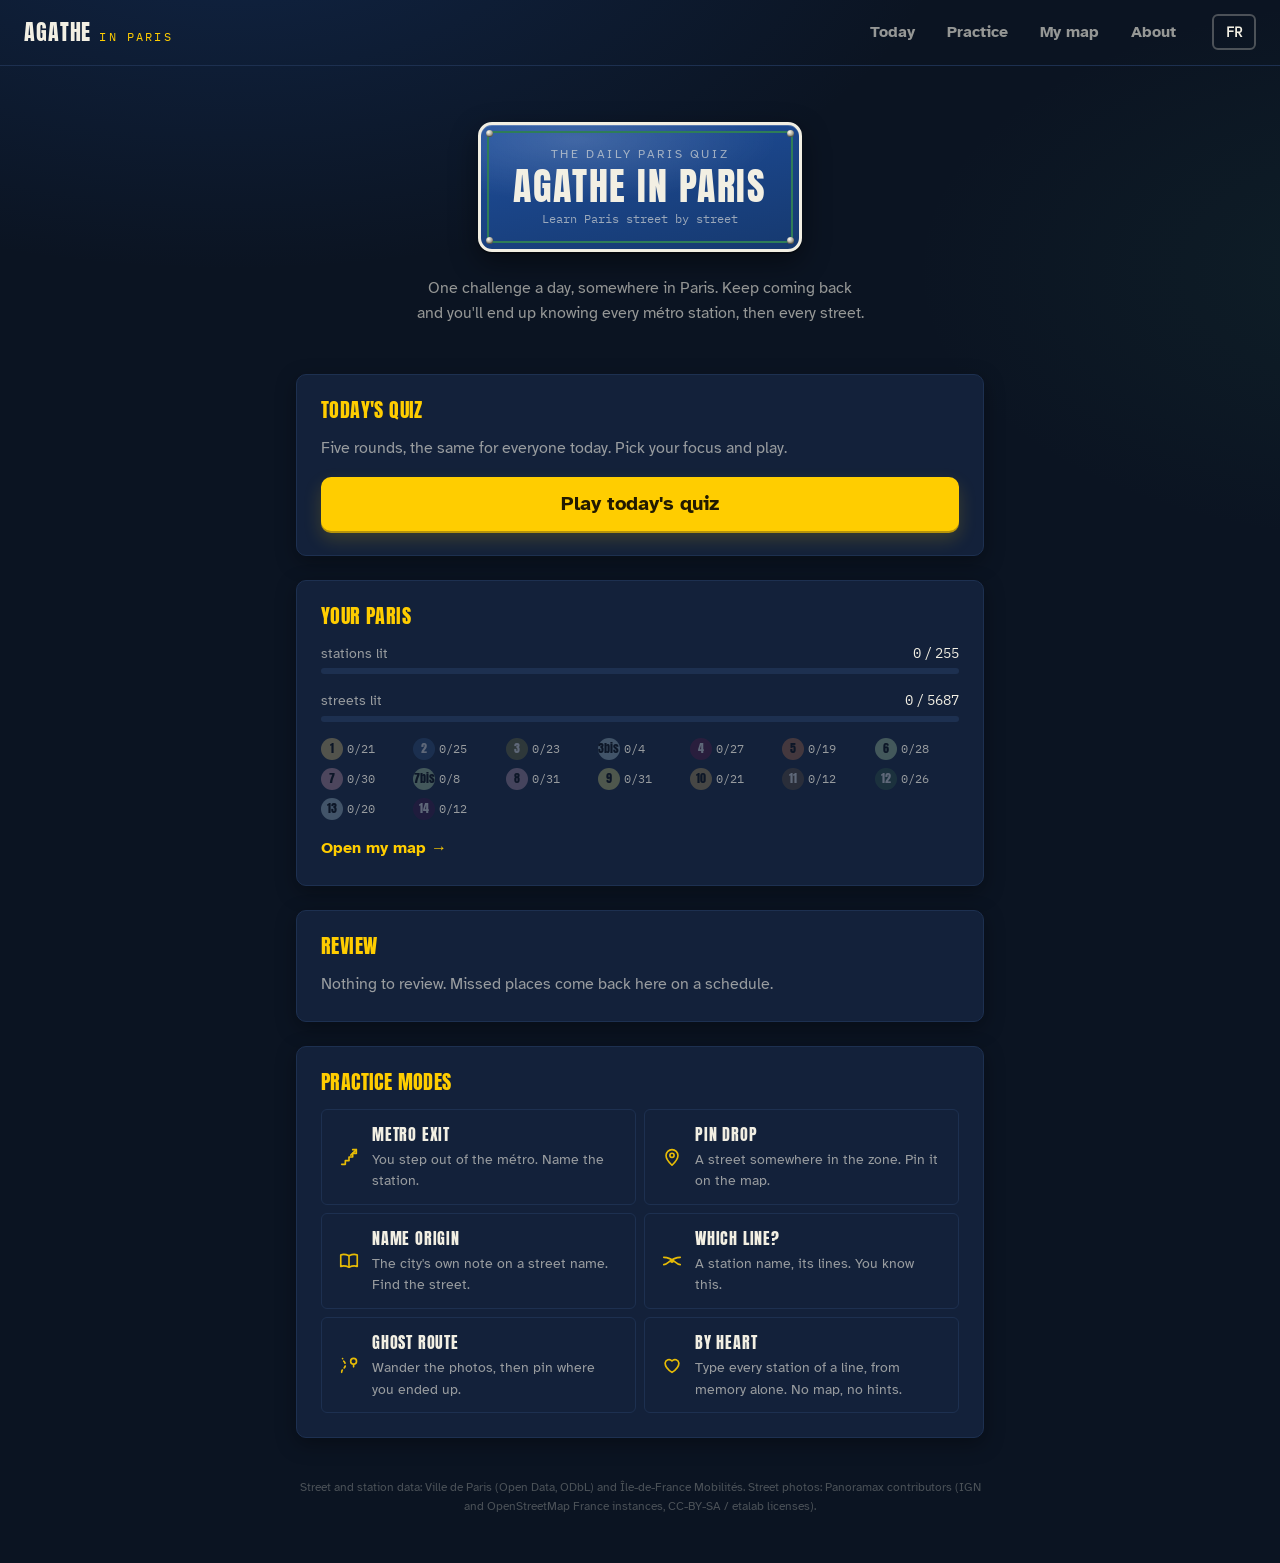
==== index.html @ 749fbaed "deploy: felixbillieres/AgatheInParis@30f20b7743f8ed81dc264f52b436d5e1d881486b" ====
<!doctype html>
<html lang="fr">
  <head>
    <meta charset="UTF-8" />
    <meta name="viewport" content="width=device-width, initial-scale=1.0, viewport-fit=cover" />
    <meta name="theme-color" content="#0B1422" />
    <meta
      name="description"
      content="Agathe in Paris — apprends toutes les stations de métro puis toutes les rues de Paris, un quiz par jour."
    />
    <meta property="og:title" content="Agathe in Paris" />
    <meta
      property="og:description"
      content="Le jeu qui t'apprend Paris : chaque station de métro, puis chaque rue. Un quiz par jour, une carte qui s'allume."
    />
    <meta property="og:type" content="website" />
    <meta property="og:locale" content="fr_FR" />
    <link
      rel="icon"
      href="data:image/svg+xml,%3Csvg xmlns='http://www.w3.org/2000/svg' viewBox='0 0 64 64'%3E%3Crect x='1' y='1' width='62' height='62' rx='14' fill='%23f2efe3'/%3E%3Crect x='6' y='6' width='52' height='52' rx='10' fill='%231e4e9c' stroke='%232e7d58' stroke-width='3'/%3E%3Ctext x='32' y='45' font-family='Arial Narrow,Arial,sans-serif' font-size='36' font-weight='bold' fill='%23f2efe3' text-anchor='middle'%3EA%3C/text%3E%3C/svg%3E"
    />
    <!-- Warm up the connections the first round will need (photo API, photo
         storage, reveal-map tiles): saves a DNS+TLS round-trip each. -->
    <link rel="preconnect" href="https://api.panoramax.xyz" crossorigin />
    <link
      rel="preconnect"
      href="https://panoramax-storage-public-fast.s3.gra.perf.cloud.ovh.net"
      crossorigin
    />
    <link rel="preconnect" href="https://tiles.openfreemap.org" crossorigin />
    <title>Agathe in Paris — le jeu qui t'apprend Paris</title>
    <script type="module" crossorigin src="/assets/index-DuH1cPbP.js"></script>
    <link rel="modulepreload" crossorigin href="/assets/chunk-QTnfLwEv.js">
    <link rel="modulepreload" crossorigin href="/assets/jsx-runtime-CEmmQhOE.js">
    <link rel="modulepreload" crossorigin href="/assets/chunk-6CSD65Y2-CYfPmagI.js">
    <link rel="modulepreload" crossorigin href="/assets/Skeleton-C8O7kYH4.js">
    <link rel="modulepreload" crossorigin href="/assets/progress-DzwB5tXB.js">
    <link rel="modulepreload" crossorigin href="/assets/Button-Dx18l6C9.js">
    <link rel="modulepreload" crossorigin href="/assets/LineBadge-aXQdoDHR.js">
    <link rel="modulepreload" crossorigin href="/assets/Plaque-D2P6No3-.js">
    <link rel="modulepreload" crossorigin href="/assets/Tally-BXyzpnL3.js">
    <link rel="modulepreload" crossorigin href="/assets/icons-BHCNA4u1.js">
    <link rel="stylesheet" crossorigin href="/assets/Skeleton-DXT7uWDL.css">
    <link rel="stylesheet" crossorigin href="/assets/Button-D4111xSz.css">
    <link rel="stylesheet" crossorigin href="/assets/LineBadge-BV8C5J-a.css">
    <link rel="stylesheet" crossorigin href="/assets/Plaque-VTGTae04.css">
    <link rel="stylesheet" crossorigin href="/assets/Tally-B10UZqtW.css">
    <link rel="stylesheet" crossorigin href="/assets/index-qFKmmP4F.css">
  </head>
  <body>
    <div id="root"></div>
  </body>
</html>
---- assets/Skeleton-DXT7uWDL.css ----
._skeleton_zhtrn_1{background:linear-gradient(100deg, var(--night-raised) 40%, var(--night-line) 50%, var(--night-raised) 60%);background-size:200% 100%;display:block}@media (prefers-reduced-motion:no-preference){._skeleton_zhtrn_1{animation:1.4s ease-in-out infinite _skeleton-pulse_zhtrn_1}}
---- assets/Button-D4111xSz.css ----
._button_u421r_1{justify-content:center;align-items:center;gap:var(--sp-2);min-height:var(--touch-target);padding:0 var(--sp-5);border-radius:var(--radius-md);font-family:var(--font-body);font-weight:700;font-size:var(--text-md);transition:transform var(--dur-fast) ease, background-color var(--dur-fast) ease, box-shadow var(--dur-fast) ease;touch-action:manipulation;-webkit-user-select:none;user-select:none;display:inline-flex}._button_u421r_1:active{transform:translateY(1px)}._button_u421r_1:disabled{opacity:.45;cursor:not-allowed}._primary_u421r_29{background:var(--gold);color:var(--gold-ink);box-shadow:0 2px #b8940a,0 8px 18px #ffcd002e}._primary_u421r_29:hover:not(:disabled){background:#ffd838}._ghost_u421r_41{color:var(--faience);border:2px solid var(--faience-faint);background:0 0}._ghost_u421r_41:hover:not(:disabled){border-color:var(--faience)}._danger_u421r_51{color:var(--vermeil);background:0 0;border:2px solid}._lg_u421r_57{min-height:54px;font-size:var(--text-lg);padding:0 var(--sp-6);width:100%}
---- assets/LineBadge-BV8C5J-a.css ----
._badge_smmwo_1{font-family:var(--font-display);letter-spacing:0;border-radius:50%;flex-shrink:0;justify-content:center;align-items:center;line-height:1;display:inline-flex}._sm_smmwo_12{width:22px;height:22px;font-size:.72rem}._md_smmwo_18{width:30px;height:30px;font-size:.95rem}._lg_smmwo_24{width:var(--touch-target);height:var(--touch-target);font-size:1.3rem}._dimmed_smmwo_30{opacity:.32;filter:saturate(.4)}
---- assets/Plaque-VTGTae04.css ----
._plaque_okcg0_1{background:radial-gradient(140% 110% at 30% 12%, #ffffff29, transparent 45%), linear-gradient(168deg, var(--cobalt) 0%, var(--cobalt-deep) 100%);border:3px solid var(--faience);border-radius:var(--radius-plaque);box-shadow:var(--shadow-plaque);text-align:center;min-width:220px;padding:6px;display:inline-block;position:relative}._inner_okcg0_15{border:2px solid var(--lisere);border-radius:calc(var(--radius-plaque) - 7px);padding:var(--sp-3) var(--sp-5);flex-direction:column;gap:2px;display:flex}._overline_okcg0_24{font-family:var(--font-body);font-size:var(--text-xs);letter-spacing:.22em;text-transform:uppercase;color:var(--faience-dim)}._title_okcg0_32{font-family:var(--font-display);font-size:var(--text-lg);letter-spacing:.04em;text-transform:uppercase;color:var(--faience);text-wrap:balance;line-height:1.12}._lg_okcg0_42 ._title_okcg0_32{font-size:var(--text-xl)}._subtitle_okcg0_46{font-family:var(--font-data);font-size:var(--text-xs);color:var(--faience-dim)}._screw_okcg0_52{background:radial-gradient(circle at 35% 30%,#fdfbf2,#8e8a78 70%);border-radius:50%;width:7px;height:7px;position:absolute;box-shadow:inset 0 -1px 1px #00000073}._screw_okcg0_52[data-pos=tl]{top:5px;left:5px}._screw_okcg0_52[data-pos=tr]{top:5px;right:5px}._screw_okcg0_52[data-pos=bl]{bottom:5px;left:5px}._screw_okcg0_52[data-pos=br]{bottom:5px;right:5px}@media (prefers-reduced-motion:no-preference){._stamped_okcg0_79{animation:_stamp-in_okcg0_1 var(--dur-med) var(--ease-stamp)}}
---- assets/Tally-B10UZqtW.css ----
._tally_1yl3r_1{gap:var(--sp-1);flex-direction:column;display:flex}._row_1yl3r_7{justify-content:space-between;align-items:baseline;gap:var(--sp-3);display:flex}._label_1yl3r_14{font-size:var(--text-sm);color:var(--faience-dim)}._count_1yl3r_19{font-size:var(--text-sm);color:var(--faience)}._bar_1yl3r_24{background:var(--night-line);border-radius:3px;height:6px;overflow:hidden}._fill_1yl3r_31{height:100%;transition:width var(--dur-slow) ease;border-radius:3px}
---- assets/index-qFKmmP4F.css ----
@font-face{font-family:Anton;font-style:normal;font-display:swap;font-weight:400;src:url(/assets/anton-vietnamese-400-normal-CkBxLiRJ.woff2)format("woff2"),url(/assets/anton-vietnamese-400-normal-2FfR1wHA.woff)format("woff");unicode-range:U+102-103,U+110-111,U+128-129,U+168-169,U+1A0-1A1,U+1AF-1B0,U+300-301,U+303-304,U+308-309,U+323,U+329,U+1EA0-1EF9,U+20AB}@font-face{font-family:Anton;font-style:normal;font-display:swap;font-weight:400;src:url(/assets/anton-latin-ext-400-normal-SyiqE2Jt.woff2)format("woff2"),url(/assets/anton-latin-ext-400-normal-BMODBQc6.woff)format("woff");unicode-range:U+100-2BA,U+2BD-2C5,U+2C7-2CC,U+2CE-2D7,U+2DD-2FF,U+304,U+308,U+329,U+1D00-1DBF,U+1E00-1E9F,U+1EF2-1EFF,U+2020,U+20A0-20AB,U+20AD-20C0,U+2113,U+2C60-2C7F,U+A720-A7FF}@font-face{font-family:Anton;font-style:normal;font-display:swap;font-weight:400;src:url(/assets/anton-latin-400-normal-Byf51wtH.woff2)format("woff2"),url(/assets/anton-latin-400-normal-AUNGEG_V.woff)format("woff");unicode-range:U+??,U+131,U+152-153,U+2BB-2BC,U+2C6,U+2DA,U+2DC,U+304,U+308,U+329,U+2000-206F,U+20AC,U+2122,U+2191,U+2193,U+2212,U+2215,U+FEFF,U+FFFD}@font-face{font-family:Atkinson Hyperlegible;font-style:normal;font-display:swap;font-weight:400;src:url(/assets/atkinson-hyperlegible-latin-ext-400-normal-DRk46D-x.woff2)format("woff2"),url(/assets/atkinson-hyperlegible-latin-ext-400-normal-Bbz-b3yf.woff)format("woff");unicode-range:U+100-2BA,U+2BD-2C5,U+2C7-2CC,U+2CE-2D7,U+2DD-2FF,U+304,U+308,U+329,U+1D00-1DBF,U+1E00-1E9F,U+1EF2-1EFF,U+2020,U+20A0-20AB,U+20AD-20C0,U+2113,U+2C60-2C7F,U+A720-A7FF}@font-face{font-family:Atkinson Hyperlegible;font-style:normal;font-display:swap;font-weight:400;src:url(/assets/atkinson-hyperlegible-latin-400-normal-BrHNak5F.woff2)format("woff2"),url(/assets/atkinson-hyperlegible-latin-400-normal-BbWidj28.woff)format("woff");unicode-range:U+??,U+131,U+152-153,U+2BB-2BC,U+2C6,U+2DA,U+2DC,U+304,U+308,U+329,U+2000-206F,U+20AC,U+2122,U+2191,U+2193,U+2212,U+2215,U+FEFF,U+FFFD}@font-face{font-family:Atkinson Hyperlegible;font-style:normal;font-display:swap;font-weight:700;src:url(/assets/atkinson-hyperlegible-latin-ext-700-normal-BoVPHkS0.woff2)format("woff2"),url(/assets/atkinson-hyperlegible-latin-ext-700-normal-CKkU2Dpt.woff)format("woff");unicode-range:U+100-2BA,U+2BD-2C5,U+2C7-2CC,U+2CE-2D7,U+2DD-2FF,U+304,U+308,U+329,U+1D00-1DBF,U+1E00-1E9F,U+1EF2-1EFF,U+2020,U+20A0-20AB,U+20AD-20C0,U+2113,U+2C60-2C7F,U+A720-A7FF}@font-face{font-family:Atkinson Hyperlegible;font-style:normal;font-display:swap;font-weight:700;src:url(/assets/atkinson-hyperlegible-latin-700-normal-GZI4o3u0.woff2)format("woff2"),url(/assets/atkinson-hyperlegible-latin-700-normal-BK6Glc0m.woff)format("woff");unicode-range:U+??,U+131,U+152-153,U+2BB-2BC,U+2C6,U+2DA,U+2DC,U+304,U+308,U+329,U+2000-206F,U+20AC,U+2122,U+2191,U+2193,U+2212,U+2215,U+FEFF,U+FFFD}@font-face{font-family:IBM Plex Mono;font-style:normal;font-display:swap;font-weight:400;src:url(/assets/ibm-plex-mono-cyrillic-ext-400-normal-xuaO2J-f.woff2)format("woff2"),url(/assets/ibm-plex-mono-cyrillic-ext-400-normal-DMdlQ8Kv.woff)format("woff");unicode-range:U+460-52F,U+1C80-1C8A,U+20B4,U+2DE0-2DFF,U+A640-A69F,U+FE2E-FE2F}@font-face{font-family:IBM Plex Mono;font-style:normal;font-display:swap;font-weight:400;src:url(/assets/ibm-plex-mono-cyrillic-400-normal-BSMlKf0J.woff2)format("woff2"),url(/assets/ibm-plex-mono-cyrillic-400-normal-CEL4l2ZJ.woff)format("woff");unicode-range:U+301,U+400-45F,U+490-491,U+4B0-4B1,U+2116}@font-face{font-family:IBM Plex Mono;font-style:normal;font-display:swap;font-weight:400;src:url(/assets/ibm-plex-mono-vietnamese-400-normal-BulugwFq.woff2)format("woff2"),url(/assets/ibm-plex-mono-vietnamese-400-normal-DDuiU_S-.woff)format("woff");unicode-range:U+102-103,U+110-111,U+128-129,U+168-169,U+1A0-1A1,U+1AF-1B0,U+300-301,U+303-304,U+308-309,U+323,U+329,U+1EA0-1EF9,U+20AB}@font-face{font-family:IBM Plex Mono;font-style:normal;font-display:swap;font-weight:400;src:url(/assets/ibm-plex-mono-latin-ext-400-normal-BmRBH3aV.woff2)format("woff2"),url(/assets/ibm-plex-mono-latin-ext-400-normal-D3D2R8hC.woff)format("woff");unicode-range:U+100-2BA,U+2BD-2C5,U+2C7-2CC,U+2CE-2D7,U+2DD-2FF,U+304,U+308,U+329,U+1D00-1DBF,U+1E00-1E9F,U+1EF2-1EFF,U+2020,U+20A0-20AB,U+20AD-20C0,U+2113,U+2C60-2C7F,U+A720-A7FF}@font-face{font-family:IBM Plex Mono;font-style:normal;font-display:swap;font-weight:400;src:url(/assets/ibm-plex-mono-latin-400-normal-DMJ8VG8y.woff2)format("woff2"),url(/assets/ibm-plex-mono-latin-400-normal-CvHOgSBP.woff)format("woff");unicode-range:U+??,U+131,U+152-153,U+2BB-2BC,U+2C6,U+2DA,U+2DC,U+304,U+308,U+329,U+2000-206F,U+20AC,U+2122,U+2191,U+2193,U+2212,U+2215,U+FEFF,U+FFFD}:root{--night:#0b1422;--night-raised:#13213a;--night-line:#1d3050;--night-overlay:#060b14d1;--cobalt:#1e4e9c;--cobalt-deep:#16396f;--faience:#f2efe3;--faience-dim:#f2efe399;--faience-faint:#f2efe347;--lisere:#2e7d58;--gold:#ffcd00;--gold-ink:#221a00;--vermeil:#e4583b;--ok:#4cc38a;--font-display:"Anton", "Arial Narrow", sans-serif;--font-body:"Atkinson Hyperlegible", "Helvetica Neue", sans-serif;--font-data:"IBM Plex Mono", "Courier New", monospace;--text-xs:.75rem;--text-sm:.875rem;--text-md:1rem;--text-lg:1.25rem;--text-xl:clamp(1.6rem, 4.5vw, 2.4rem);--text-hero:clamp(2.6rem, 9vw, 4.6rem);--sp-1:4px;--sp-2:8px;--sp-3:12px;--sp-4:16px;--sp-5:24px;--sp-6:32px;--sp-7:48px;--radius-sm:6px;--radius-md:10px;--radius-plaque:14px;--shadow-plaque:0 2px 0 #00000059, 0 10px 28px #00000073, inset 0 1px 0 #ffffff38;--shadow-raised:0 6px 20px #00000059;--ease-stamp:cubic-bezier(.2, 1.4, .3, 1);--dur-fast:.14s;--dur-med:.28s;--dur-slow:.52s;--touch-target:44px;--panel-w:408px}*,:before,:after{box-sizing:border-box}html{-webkit-text-size-adjust:100%}body{background:var(--night);color:var(--faience);font-family:var(--font-body);font-size:var(--text-md);background-image:radial-gradient(1200px 600px at 18% -10%,#1e4e9c47,#0000 60%),radial-gradient(900px 500px at 110% 30%,#2e7d581a,#0000 55%);background-attachment:fixed;min-height:100dvh;margin:0;line-height:1.55}h1,h2,h3{font-family:var(--font-display);letter-spacing:.02em;text-transform:uppercase;margin:0;font-weight:400;line-height:1.08}p{margin:0}a{color:inherit}button{font:inherit;color:inherit;cursor:pointer;background:0 0;border:none;padding:0}:focus-visible{outline:3px solid var(--gold);outline-offset:2px;border-radius:4px}::selection{background:var(--gold);color:var(--gold-ink)}.mono{font-family:var(--font-data);font-variant-numeric:tabular-nums}.visually-hidden{clip:rect(0 0 0 0);white-space:nowrap;width:1px;height:1px;position:absolute;overflow:hidden}@media (prefers-reduced-motion:no-preference){.light-up>*{animation:light-up var(--dur-slow) var(--ease-stamp) backwards}.light-up>:nth-child(2){animation-delay:70ms}.light-up>:nth-child(3){animation-delay:.14s}.light-up>:nth-child(4){animation-delay:.21s}.light-up>:nth-child(5){animation-delay:.28s}.light-up>:nth-child(n+6){animation-delay:.35s}}@keyframes light-up{0%{opacity:0;transform:translateY(10px)}to{opacity:1;transform:none}}@keyframes stamp-in{0%{opacity:0;transform:scale(1.12)}to{opacity:1;transform:scale(1)}}@keyframes skeleton-pulse{0%,to{opacity:.5}50%{opacity:.9}}._shell_12igz_1{flex-direction:column;min-height:100dvh;display:flex}._header_12igz_7{align-items:center;gap:var(--sp-5);padding:var(--sp-3) var(--sp-5);border-bottom:1px solid var(--night-line);display:flex}._brand_12igz_15{align-items:baseline;gap:var(--sp-2);text-decoration:none;display:flex}._brandMark_12igz_22{font-family:var(--font-display);text-transform:uppercase;letter-spacing:.04em;color:var(--faience);font-size:1.4rem}._brandSub_12igz_30{font-family:var(--font-data);font-size:var(--text-xs);color:var(--gold);text-transform:uppercase;letter-spacing:.18em}._nav_12igz_38{gap:var(--sp-2);margin-left:auto;display:none}._navLink_12igz_44{color:var(--faience-dim);padding:var(--sp-2) var(--sp-3);border-radius:var(--radius-sm);font-weight:700;text-decoration:none}._navLink_12igz_44:hover{color:var(--faience)}._active_12igz_56{color:var(--gold)}._lang_12igz_60{min-width:var(--touch-target);border:2px solid var(--faience-faint);border-radius:var(--radius-sm);min-height:36px;font-family:var(--font-data);font-weight:700;font-size:var(--text-sm);margin-left:auto}._lang_12igz_60:hover{border-color:var(--faience)}._main_12igz_75{padding-bottom:calc(64px + env(safe-area-inset-bottom));flex:1}._tabbar_12igz_80{z-index:30;background:var(--night-raised);border-top:1px solid var(--night-line);padding-bottom:env(safe-area-inset-bottom);display:flex;position:fixed;bottom:0;left:0;right:0}._tab_12igz_80{min-height:56px;color:var(--faience-dim);font-size:var(--text-xs);text-transform:uppercase;letter-spacing:.06em;flex:1;justify-content:center;align-items:center;font-weight:700;text-decoration:none;display:flex}._tabActive_12igz_106{color:var(--gold);box-shadow:inset 0 3px 0 var(--gold)}@media (min-width:880px){._nav_12igz_38{display:flex}._lang_12igz_60{margin-left:0}._tabbar_12igz_80{display:none}._main_12igz_75{padding-bottom:0}}._page_14l3j_1{max-width:720px;padding:var(--sp-6) var(--sp-4) var(--sp-7);gap:var(--sp-5);flex-direction:column;margin:0 auto;display:flex}._hero_14l3j_10{text-align:center;align-items:center;gap:var(--sp-5);padding:var(--sp-5) 0;flex-direction:column;display:flex}._greeting_14l3j_19{max-width:52ch;color:var(--faience-dim);text-wrap:balance}._card_14l3j_25{background:var(--night-raised);border:1px solid var(--night-line);border-radius:var(--radius-md);padding:var(--sp-5);gap:var(--sp-4);box-shadow:var(--shadow-raised);flex-direction:column;display:flex}._cardHead_14l3j_36{justify-content:space-between;align-items:baseline;gap:var(--sp-3);flex-wrap:wrap;display:flex}._cardHead_14l3j_36 h2,._card_14l3j_25 h2{font-size:var(--text-lg);color:var(--gold)}._streak_14l3j_50{color:var(--faience);font-size:var(--text-sm)}._desc_14l3j_55{color:var(--faience-dim)}._done_14l3j_59{color:var(--ok)}._cta_14l3j_63{text-decoration:none}._errorText_14l3j_67{color:var(--vermeil)}._retry_14l3j_71{color:var(--faience);min-height:var(--touch-target);text-decoration:underline}._lineGrid_14l3j_77{gap:var(--sp-2);grid-template-columns:repeat(auto-fill,minmax(74px,1fr));display:grid}._lineCell_14l3j_83{align-items:center;gap:var(--sp-1);font-size:var(--text-xs);color:var(--faience-dim);display:flex}._mapLink_14l3j_91{color:var(--gold);font-weight:700;text-decoration:none}._modeList_14l3j_97{gap:var(--sp-2);display:grid}._modeItem_14l3j_102{align-items:center;gap:var(--sp-3);padding:var(--sp-3) var(--sp-4);border:1px solid var(--night-line);border-radius:var(--radius-sm);transition:border-color var(--dur-fast) ease, transform var(--dur-fast) ease;min-height:var(--touch-target);text-decoration:none;display:flex}._modeItem_14l3j_102:hover{border-color:var(--gold);transform:translateY(-1px)}._modeIcon_14l3j_121{color:var(--gold);opacity:.9;flex-shrink:0}._modeText_14l3j_127{flex-direction:column;gap:2px;min-width:0;display:flex}._modeItem_14l3j_102 strong{font-family:var(--font-display);letter-spacing:.05em;text-transform:uppercase;font-weight:400}._modeText_14l3j_127>span{color:var(--faience-dim);font-size:var(--text-sm)}._footer_14l3j_146{font-size:var(--text-xs);color:var(--faience-faint);text-align:center;padding-top:var(--sp-4)}@media (min-width:880px){._modeList_14l3j_97{grid-template-columns:1fr 1fr}}
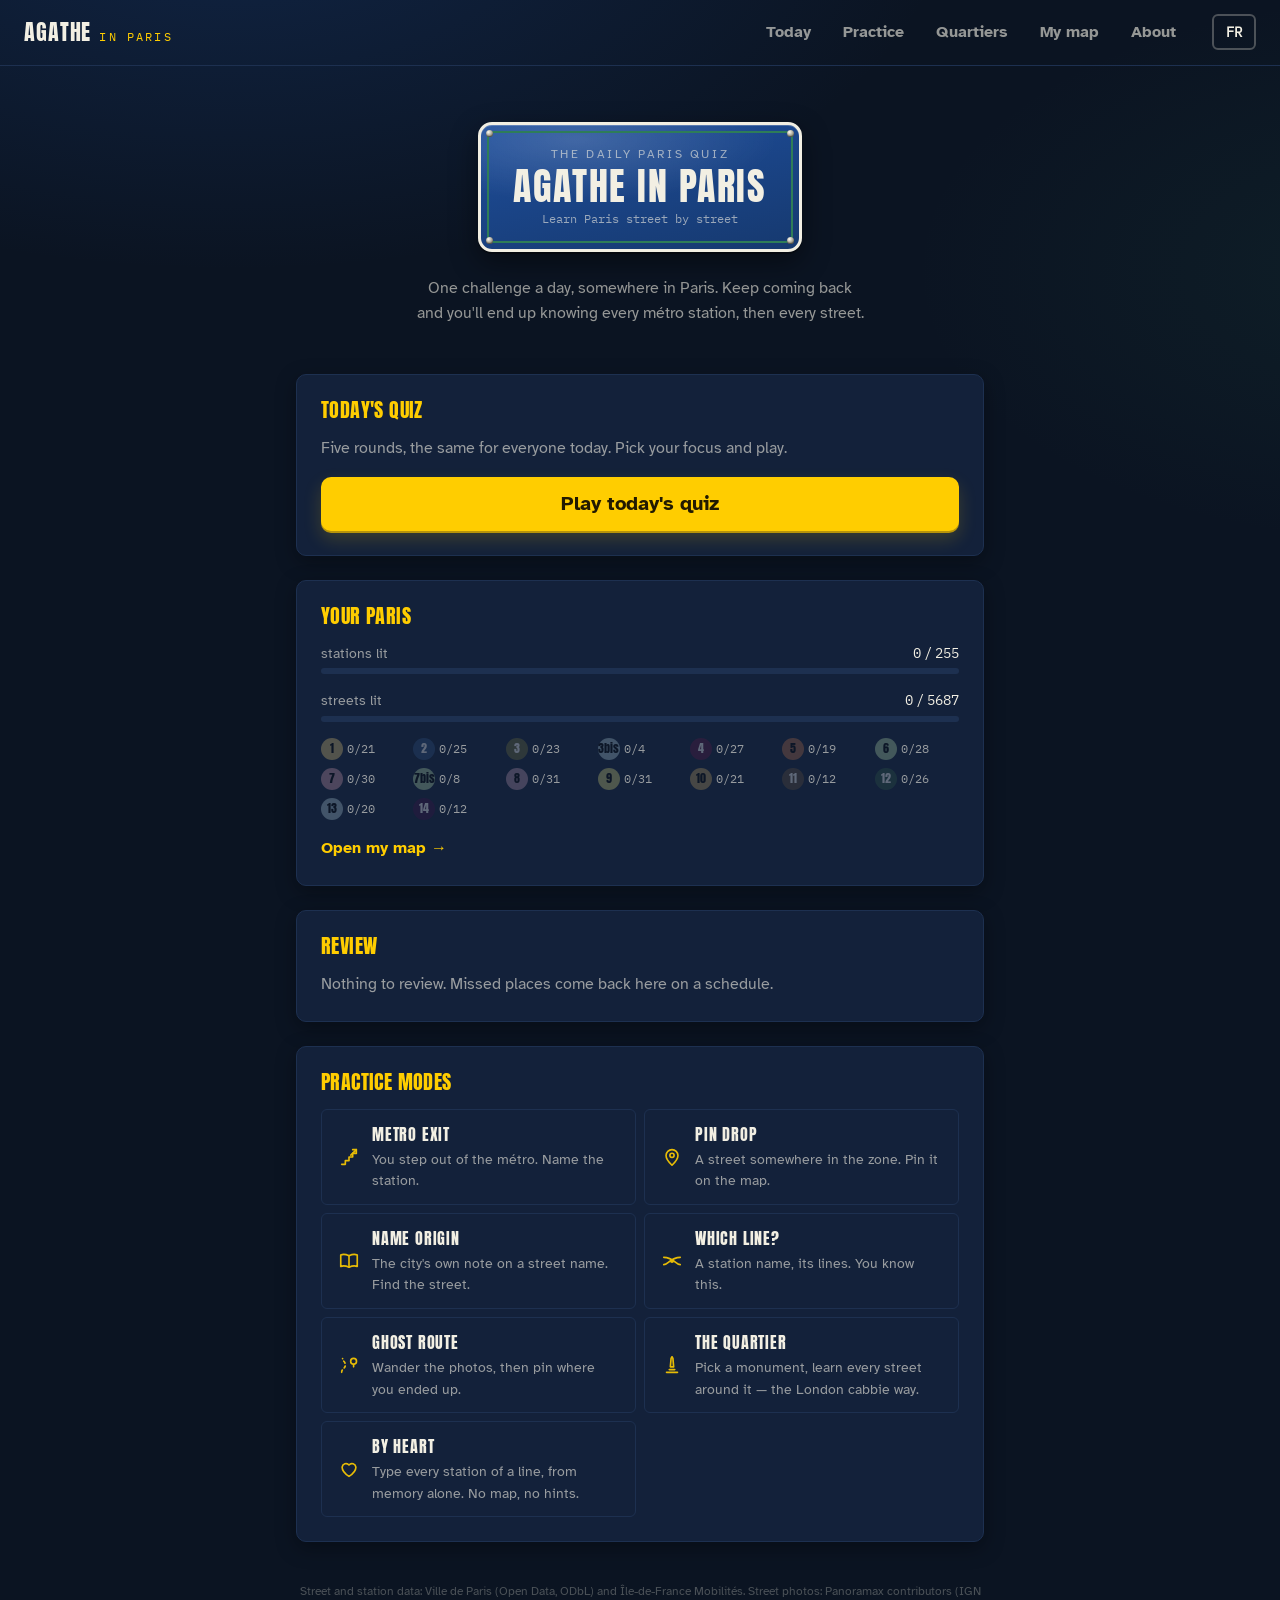
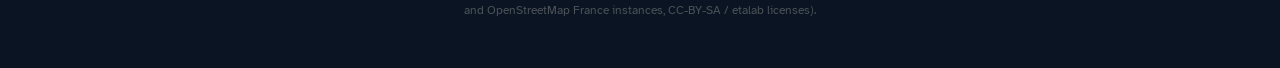
==== commit 3203fd08: "deploy: felixbillieres/AgatheInParis@ed3c59ebd027b009555307bf298b6da902be7620" ====
--- a/index.html
+++ b/index.html
@@ -29,21 +29,22 @@
     />
     <link rel="preconnect" href="https://tiles.openfreemap.org" crossorigin />
     <title>Agathe in Paris — le jeu qui t'apprend Paris</title>
-    <script type="module" crossorigin src="/assets/index-DuH1cPbP.js"></script>
+    <script type="module" crossorigin src="/assets/index-Oa8a9VG6.js"></script>
     <link rel="modulepreload" crossorigin href="/assets/chunk-QTnfLwEv.js">
-    <link rel="modulepreload" crossorigin href="/assets/jsx-runtime-CEmmQhOE.js">
-    <link rel="modulepreload" crossorigin href="/assets/chunk-6CSD65Y2-CYfPmagI.js">
-    <link rel="modulepreload" crossorigin href="/assets/Skeleton-C8O7kYH4.js">
+    <link rel="modulepreload" crossorigin href="/assets/jsx-runtime-i3SvB5kE.js">
+    <link rel="modulepreload" crossorigin href="/assets/chunk-6CSD65Y2-ClrZAWwo.js">
+    <link rel="modulepreload" crossorigin href="/assets/Skeleton-BSD_3_sO.js">
+    <link rel="modulepreload" crossorigin href="/assets/useParisMeta-Dg5qGaUQ.js">
     <link rel="modulepreload" crossorigin href="/assets/progress-DzwB5tXB.js">
-    <link rel="modulepreload" crossorigin href="/assets/Button-Dx18l6C9.js">
-    <link rel="modulepreload" crossorigin href="/assets/LineBadge-aXQdoDHR.js">
-    <link rel="modulepreload" crossorigin href="/assets/Plaque-D2P6No3-.js">
-    <link rel="modulepreload" crossorigin href="/assets/Tally-BXyzpnL3.js">
-    <link rel="modulepreload" crossorigin href="/assets/icons-BHCNA4u1.js">
+    <link rel="modulepreload" crossorigin href="/assets/Button-D2dwJXhS.js">
+    <link rel="modulepreload" crossorigin href="/assets/LineBadge-CZuTJGlN.js">
+    <link rel="modulepreload" crossorigin href="/assets/Plaque-Is5yozzU.js">
+    <link rel="modulepreload" crossorigin href="/assets/Tally-BvD0F5v9.js">
+    <link rel="modulepreload" crossorigin href="/assets/icons-Cmw4zu73.js">
     <link rel="stylesheet" crossorigin href="/assets/Skeleton-DXT7uWDL.css">
     <link rel="stylesheet" crossorigin href="/assets/Button-D4111xSz.css">
     <link rel="stylesheet" crossorigin href="/assets/LineBadge-BV8C5J-a.css">
-    <link rel="stylesheet" crossorigin href="/assets/Plaque-VTGTae04.css">
+    <link rel="stylesheet" crossorigin href="/assets/Plaque-DfKmNzWi.css">
     <link rel="stylesheet" crossorigin href="/assets/Tally-B10UZqtW.css">
     <link rel="stylesheet" crossorigin href="/assets/index-qFKmmP4F.css">
   </head>
--- a/assets/Plaque-DfKmNzWi.css
+++ b/assets/Plaque-DfKmNzWi.css
@@ -0,0 +1 @@
+._plaque_1yfbm_1{background:radial-gradient(140% 110% at 30% 12%, #ffffff29, transparent 45%), linear-gradient(168deg, var(--cobalt) 0%, var(--cobalt-deep) 100%);border:3px solid var(--faience);border-radius:var(--radius-plaque);box-shadow:var(--shadow-plaque);text-align:center;min-width:min(220px,100%);max-width:100%;padding:6px;display:inline-block;position:relative}._inner_1yfbm_16{border:2px solid var(--lisere);border-radius:calc(var(--radius-plaque) - 7px);padding:var(--sp-3) var(--sp-5);flex-direction:column;gap:2px;display:flex}._overline_1yfbm_25{font-family:var(--font-body);font-size:var(--text-xs);letter-spacing:.22em;text-transform:uppercase;color:var(--faience-dim)}._title_1yfbm_33{font-family:var(--font-display);font-size:var(--text-lg);letter-spacing:.04em;text-transform:uppercase;color:var(--faience);text-wrap:balance;overflow-wrap:break-word;line-height:1.12}._lg_1yfbm_44 ._title_1yfbm_33{font-size:var(--text-xl)}._subtitle_1yfbm_48{font-family:var(--font-data);font-size:var(--text-xs);color:var(--faience-dim)}._screw_1yfbm_54{background:radial-gradient(circle at 35% 30%,#fdfbf2,#8e8a78 70%);border-radius:50%;width:7px;height:7px;position:absolute;box-shadow:inset 0 -1px 1px #00000073}._screw_1yfbm_54[data-pos=tl]{top:5px;left:5px}._screw_1yfbm_54[data-pos=tr]{top:5px;right:5px}._screw_1yfbm_54[data-pos=bl]{bottom:5px;left:5px}._screw_1yfbm_54[data-pos=br]{bottom:5px;right:5px}@media (prefers-reduced-motion:no-preference){._stamped_1yfbm_81{animation:_stamp-in_1yfbm_1 var(--dur-med) var(--ease-stamp)}}
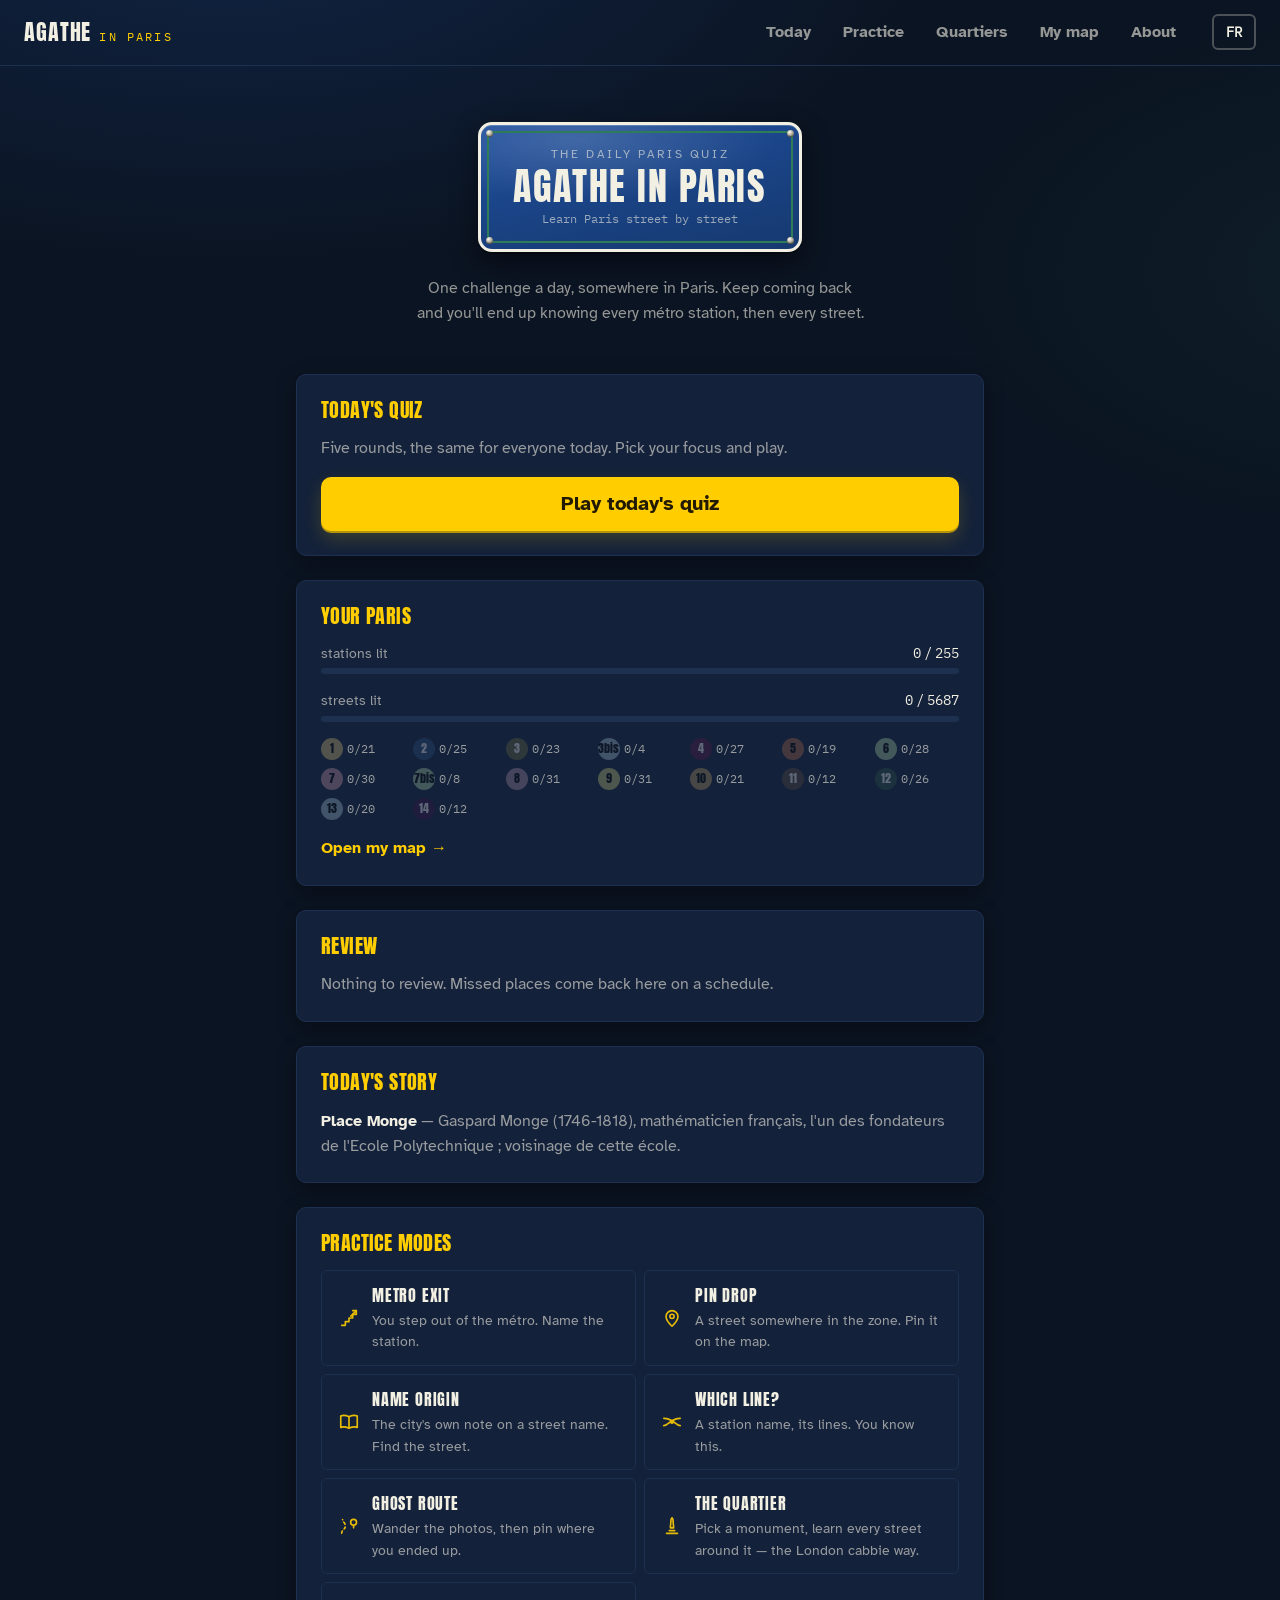
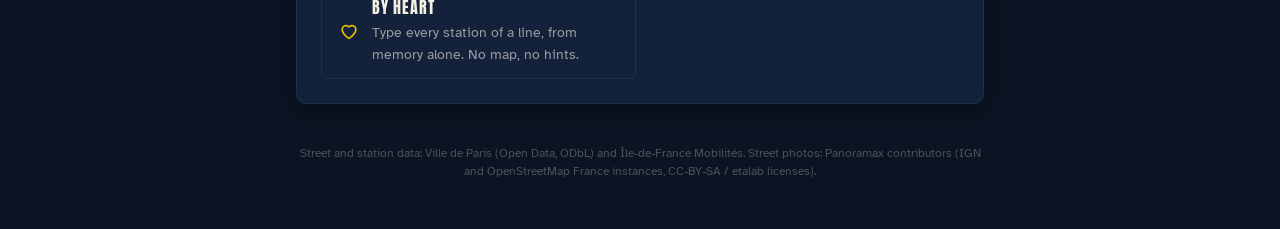
==== commit 0ebed27d: "deploy: felixbillieres/AgatheInParis@0340dc5b0f80b838ec279f07b0704ce893d8219e" ====
--- a/index.html
+++ b/index.html
@@ -29,24 +29,24 @@
     />
     <link rel="preconnect" href="https://tiles.openfreemap.org" crossorigin />
     <title>Agathe in Paris — le jeu qui t'apprend Paris</title>
-    <script type="module" crossorigin src="/assets/index-Oa8a9VG6.js"></script>
+    <script type="module" crossorigin src="/assets/index-DEfqVTU3.js"></script>
     <link rel="modulepreload" crossorigin href="/assets/chunk-QTnfLwEv.js">
-    <link rel="modulepreload" crossorigin href="/assets/jsx-runtime-i3SvB5kE.js">
-    <link rel="modulepreload" crossorigin href="/assets/chunk-6CSD65Y2-ClrZAWwo.js">
-    <link rel="modulepreload" crossorigin href="/assets/Skeleton-BSD_3_sO.js">
-    <link rel="modulepreload" crossorigin href="/assets/useParisMeta-Dg5qGaUQ.js">
+    <link rel="modulepreload" crossorigin href="/assets/jsx-runtime-I_uevYBw.js">
+    <link rel="modulepreload" crossorigin href="/assets/chunk-6CSD65Y2-xgL5Knw3.js">
+    <link rel="modulepreload" crossorigin href="/assets/Skeleton-BzKUri8c.js">
+    <link rel="modulepreload" crossorigin href="/assets/useParisMeta-DwqiR_9Y.js">
     <link rel="modulepreload" crossorigin href="/assets/progress-DzwB5tXB.js">
-    <link rel="modulepreload" crossorigin href="/assets/Button-D2dwJXhS.js">
-    <link rel="modulepreload" crossorigin href="/assets/LineBadge-CZuTJGlN.js">
-    <link rel="modulepreload" crossorigin href="/assets/Plaque-Is5yozzU.js">
-    <link rel="modulepreload" crossorigin href="/assets/Tally-BvD0F5v9.js">
-    <link rel="modulepreload" crossorigin href="/assets/icons-Cmw4zu73.js">
+    <link rel="modulepreload" crossorigin href="/assets/Button-CyZ19UzT.js">
+    <link rel="modulepreload" crossorigin href="/assets/LineBadge-rupNMl7B.js">
+    <link rel="modulepreload" crossorigin href="/assets/Plaque-Dcic9My7.js">
+    <link rel="modulepreload" crossorigin href="/assets/Tally-Ceq2bSHW.js">
+    <link rel="modulepreload" crossorigin href="/assets/icons-CRwYazn7.js">
     <link rel="stylesheet" crossorigin href="/assets/Skeleton-DXT7uWDL.css">
     <link rel="stylesheet" crossorigin href="/assets/Button-D4111xSz.css">
     <link rel="stylesheet" crossorigin href="/assets/LineBadge-BV8C5J-a.css">
     <link rel="stylesheet" crossorigin href="/assets/Plaque-DfKmNzWi.css">
     <link rel="stylesheet" crossorigin href="/assets/Tally-B10UZqtW.css">
-    <link rel="stylesheet" crossorigin href="/assets/index-qFKmmP4F.css">
+    <link rel="stylesheet" crossorigin href="/assets/index-DzH6Kmlm.css">
   </head>
   <body>
     <div id="root"></div>
--- a/assets/index-DzH6Kmlm.css
+++ b/assets/index-DzH6Kmlm.css
@@ -0,0 +1 @@
+@font-face{font-family:Anton;font-style:normal;font-display:swap;font-weight:400;src:url(/assets/anton-vietnamese-400-normal-CkBxLiRJ.woff2)format("woff2"),url(/assets/anton-vietnamese-400-normal-2FfR1wHA.woff)format("woff");unicode-range:U+102-103,U+110-111,U+128-129,U+168-169,U+1A0-1A1,U+1AF-1B0,U+300-301,U+303-304,U+308-309,U+323,U+329,U+1EA0-1EF9,U+20AB}@font-face{font-family:Anton;font-style:normal;font-display:swap;font-weight:400;src:url(/assets/anton-latin-ext-400-normal-SyiqE2Jt.woff2)format("woff2"),url(/assets/anton-latin-ext-400-normal-BMODBQc6.woff)format("woff");unicode-range:U+100-2BA,U+2BD-2C5,U+2C7-2CC,U+2CE-2D7,U+2DD-2FF,U+304,U+308,U+329,U+1D00-1DBF,U+1E00-1E9F,U+1EF2-1EFF,U+2020,U+20A0-20AB,U+20AD-20C0,U+2113,U+2C60-2C7F,U+A720-A7FF}@font-face{font-family:Anton;font-style:normal;font-display:swap;font-weight:400;src:url(/assets/anton-latin-400-normal-Byf51wtH.woff2)format("woff2"),url(/assets/anton-latin-400-normal-AUNGEG_V.woff)format("woff");unicode-range:U+??,U+131,U+152-153,U+2BB-2BC,U+2C6,U+2DA,U+2DC,U+304,U+308,U+329,U+2000-206F,U+20AC,U+2122,U+2191,U+2193,U+2212,U+2215,U+FEFF,U+FFFD}@font-face{font-family:Atkinson Hyperlegible;font-style:normal;font-display:swap;font-weight:400;src:url(/assets/atkinson-hyperlegible-latin-ext-400-normal-DRk46D-x.woff2)format("woff2"),url(/assets/atkinson-hyperlegible-latin-ext-400-normal-Bbz-b3yf.woff)format("woff");unicode-range:U+100-2BA,U+2BD-2C5,U+2C7-2CC,U+2CE-2D7,U+2DD-2FF,U+304,U+308,U+329,U+1D00-1DBF,U+1E00-1E9F,U+1EF2-1EFF,U+2020,U+20A0-20AB,U+20AD-20C0,U+2113,U+2C60-2C7F,U+A720-A7FF}@font-face{font-family:Atkinson Hyperlegible;font-style:normal;font-display:swap;font-weight:400;src:url(/assets/atkinson-hyperlegible-latin-400-normal-BrHNak5F.woff2)format("woff2"),url(/assets/atkinson-hyperlegible-latin-400-normal-BbWidj28.woff)format("woff");unicode-range:U+??,U+131,U+152-153,U+2BB-2BC,U+2C6,U+2DA,U+2DC,U+304,U+308,U+329,U+2000-206F,U+20AC,U+2122,U+2191,U+2193,U+2212,U+2215,U+FEFF,U+FFFD}@font-face{font-family:Atkinson Hyperlegible;font-style:normal;font-display:swap;font-weight:700;src:url(/assets/atkinson-hyperlegible-latin-ext-700-normal-BoVPHkS0.woff2)format("woff2"),url(/assets/atkinson-hyperlegible-latin-ext-700-normal-CKkU2Dpt.woff)format("woff");unicode-range:U+100-2BA,U+2BD-2C5,U+2C7-2CC,U+2CE-2D7,U+2DD-2FF,U+304,U+308,U+329,U+1D00-1DBF,U+1E00-1E9F,U+1EF2-1EFF,U+2020,U+20A0-20AB,U+20AD-20C0,U+2113,U+2C60-2C7F,U+A720-A7FF}@font-face{font-family:Atkinson Hyperlegible;font-style:normal;font-display:swap;font-weight:700;src:url(/assets/atkinson-hyperlegible-latin-700-normal-GZI4o3u0.woff2)format("woff2"),url(/assets/atkinson-hyperlegible-latin-700-normal-BK6Glc0m.woff)format("woff");unicode-range:U+??,U+131,U+152-153,U+2BB-2BC,U+2C6,U+2DA,U+2DC,U+304,U+308,U+329,U+2000-206F,U+20AC,U+2122,U+2191,U+2193,U+2212,U+2215,U+FEFF,U+FFFD}@font-face{font-family:IBM Plex Mono;font-style:normal;font-display:swap;font-weight:400;src:url(/assets/ibm-plex-mono-cyrillic-ext-400-normal-xuaO2J-f.woff2)format("woff2"),url(/assets/ibm-plex-mono-cyrillic-ext-400-normal-DMdlQ8Kv.woff)format("woff");unicode-range:U+460-52F,U+1C80-1C8A,U+20B4,U+2DE0-2DFF,U+A640-A69F,U+FE2E-FE2F}@font-face{font-family:IBM Plex Mono;font-style:normal;font-display:swap;font-weight:400;src:url(/assets/ibm-plex-mono-cyrillic-400-normal-BSMlKf0J.woff2)format("woff2"),url(/assets/ibm-plex-mono-cyrillic-400-normal-CEL4l2ZJ.woff)format("woff");unicode-range:U+301,U+400-45F,U+490-491,U+4B0-4B1,U+2116}@font-face{font-family:IBM Plex Mono;font-style:normal;font-display:swap;font-weight:400;src:url(/assets/ibm-plex-mono-vietnamese-400-normal-BulugwFq.woff2)format("woff2"),url(/assets/ibm-plex-mono-vietnamese-400-normal-DDuiU_S-.woff)format("woff");unicode-range:U+102-103,U+110-111,U+128-129,U+168-169,U+1A0-1A1,U+1AF-1B0,U+300-301,U+303-304,U+308-309,U+323,U+329,U+1EA0-1EF9,U+20AB}@font-face{font-family:IBM Plex Mono;font-style:normal;font-display:swap;font-weight:400;src:url(/assets/ibm-plex-mono-latin-ext-400-normal-BmRBH3aV.woff2)format("woff2"),url(/assets/ibm-plex-mono-latin-ext-400-normal-D3D2R8hC.woff)format("woff");unicode-range:U+100-2BA,U+2BD-2C5,U+2C7-2CC,U+2CE-2D7,U+2DD-2FF,U+304,U+308,U+329,U+1D00-1DBF,U+1E00-1E9F,U+1EF2-1EFF,U+2020,U+20A0-20AB,U+20AD-20C0,U+2113,U+2C60-2C7F,U+A720-A7FF}@font-face{font-family:IBM Plex Mono;font-style:normal;font-display:swap;font-weight:400;src:url(/assets/ibm-plex-mono-latin-400-normal-DMJ8VG8y.woff2)format("woff2"),url(/assets/ibm-plex-mono-latin-400-normal-CvHOgSBP.woff)format("woff");unicode-range:U+??,U+131,U+152-153,U+2BB-2BC,U+2C6,U+2DA,U+2DC,U+304,U+308,U+329,U+2000-206F,U+20AC,U+2122,U+2191,U+2193,U+2212,U+2215,U+FEFF,U+FFFD}:root{--night:#0b1422;--night-raised:#13213a;--night-line:#1d3050;--night-overlay:#060b14d1;--cobalt:#1e4e9c;--cobalt-deep:#16396f;--faience:#f2efe3;--faience-dim:#f2efe399;--faience-faint:#f2efe347;--lisere:#2e7d58;--gold:#ffcd00;--gold-ink:#221a00;--vermeil:#e4583b;--ok:#4cc38a;--font-display:"Anton", "Arial Narrow", sans-serif;--font-body:"Atkinson Hyperlegible", "Helvetica Neue", sans-serif;--font-data:"IBM Plex Mono", "Courier New", monospace;--text-xs:.75rem;--text-sm:.875rem;--text-md:1rem;--text-lg:1.25rem;--text-xl:clamp(1.6rem, 4.5vw, 2.4rem);--text-hero:clamp(2.6rem, 9vw, 4.6rem);--sp-1:4px;--sp-2:8px;--sp-3:12px;--sp-4:16px;--sp-5:24px;--sp-6:32px;--sp-7:48px;--radius-sm:6px;--radius-md:10px;--radius-plaque:14px;--shadow-plaque:0 2px 0 #00000059, 0 10px 28px #00000073, inset 0 1px 0 #ffffff38;--shadow-raised:0 6px 20px #00000059;--ease-stamp:cubic-bezier(.2, 1.4, .3, 1);--dur-fast:.14s;--dur-med:.28s;--dur-slow:.52s;--touch-target:44px;--panel-w:408px}*,:before,:after{box-sizing:border-box}html{-webkit-text-size-adjust:100%}body{background:var(--night);color:var(--faience);font-family:var(--font-body);font-size:var(--text-md);background-image:radial-gradient(1200px 600px at 18% -10%,#1e4e9c47,#0000 60%),radial-gradient(900px 500px at 110% 30%,#2e7d581a,#0000 55%);background-attachment:fixed;min-height:100dvh;margin:0;line-height:1.55}h1,h2,h3{font-family:var(--font-display);letter-spacing:.02em;text-transform:uppercase;margin:0;font-weight:400;line-height:1.08}p{margin:0}a{color:inherit}button{font:inherit;color:inherit;cursor:pointer;background:0 0;border:none;padding:0}:focus-visible{outline:3px solid var(--gold);outline-offset:2px;border-radius:4px}::selection{background:var(--gold);color:var(--gold-ink)}.mono{font-family:var(--font-data);font-variant-numeric:tabular-nums}.visually-hidden{clip:rect(0 0 0 0);white-space:nowrap;width:1px;height:1px;position:absolute;overflow:hidden}@media (prefers-reduced-motion:no-preference){.light-up>*{animation:light-up var(--dur-slow) var(--ease-stamp) backwards}.light-up>:nth-child(2){animation-delay:70ms}.light-up>:nth-child(3){animation-delay:.14s}.light-up>:nth-child(4){animation-delay:.21s}.light-up>:nth-child(5){animation-delay:.28s}.light-up>:nth-child(n+6){animation-delay:.35s}}@keyframes light-up{0%{opacity:0;transform:translateY(10px)}to{opacity:1;transform:none}}@keyframes stamp-in{0%{opacity:0;transform:scale(1.12)}to{opacity:1;transform:scale(1)}}@keyframes skeleton-pulse{0%,to{opacity:.5}50%{opacity:.9}}._shell_12igz_1{flex-direction:column;min-height:100dvh;display:flex}._header_12igz_7{align-items:center;gap:var(--sp-5);padding:var(--sp-3) var(--sp-5);border-bottom:1px solid var(--night-line);display:flex}._brand_12igz_15{align-items:baseline;gap:var(--sp-2);text-decoration:none;display:flex}._brandMark_12igz_22{font-family:var(--font-display);text-transform:uppercase;letter-spacing:.04em;color:var(--faience);font-size:1.4rem}._brandSub_12igz_30{font-family:var(--font-data);font-size:var(--text-xs);color:var(--gold);text-transform:uppercase;letter-spacing:.18em}._nav_12igz_38{gap:var(--sp-2);margin-left:auto;display:none}._navLink_12igz_44{color:var(--faience-dim);padding:var(--sp-2) var(--sp-3);border-radius:var(--radius-sm);font-weight:700;text-decoration:none}._navLink_12igz_44:hover{color:var(--faience)}._active_12igz_56{color:var(--gold)}._lang_12igz_60{min-width:var(--touch-target);border:2px solid var(--faience-faint);border-radius:var(--radius-sm);min-height:36px;font-family:var(--font-data);font-weight:700;font-size:var(--text-sm);margin-left:auto}._lang_12igz_60:hover{border-color:var(--faience)}._main_12igz_75{padding-bottom:calc(64px + env(safe-area-inset-bottom));flex:1}._tabbar_12igz_80{z-index:30;background:var(--night-raised);border-top:1px solid var(--night-line);padding-bottom:env(safe-area-inset-bottom);display:flex;position:fixed;bottom:0;left:0;right:0}._tab_12igz_80{min-height:56px;color:var(--faience-dim);font-size:var(--text-xs);text-transform:uppercase;letter-spacing:.06em;flex:1;justify-content:center;align-items:center;font-weight:700;text-decoration:none;display:flex}._tabActive_12igz_106{color:var(--gold);box-shadow:inset 0 3px 0 var(--gold)}@media (min-width:880px){._nav_12igz_38{display:flex}._lang_12igz_60{margin-left:0}._tabbar_12igz_80{display:none}._main_12igz_75{padding-bottom:0}}._page_5mqa9_1{max-width:720px;padding:var(--sp-6) var(--sp-4) var(--sp-7);gap:var(--sp-5);flex-direction:column;margin:0 auto;display:flex}._hero_5mqa9_10{text-align:center;align-items:center;gap:var(--sp-5);padding:var(--sp-5) 0;flex-direction:column;display:flex}._greeting_5mqa9_19{max-width:52ch;color:var(--faience-dim);text-wrap:balance}._card_5mqa9_25{background:var(--night-raised);border:1px solid var(--night-line);border-radius:var(--radius-md);padding:var(--sp-5);gap:var(--sp-4);box-shadow:var(--shadow-raised);flex-direction:column;display:flex}._cardHead_5mqa9_36{justify-content:space-between;align-items:baseline;gap:var(--sp-3);flex-wrap:wrap;display:flex}._cardHead_5mqa9_36 h2,._card_5mqa9_25 h2{font-size:var(--text-lg);color:var(--gold)}._streak_5mqa9_50{color:var(--faience);font-size:var(--text-sm)}._desc_5mqa9_55{color:var(--faience-dim)}._done_5mqa9_59{color:var(--ok)}._cta_5mqa9_63{text-decoration:none}._errorText_5mqa9_67{color:var(--vermeil)}._retry_5mqa9_71{color:var(--faience);min-height:var(--touch-target);text-decoration:underline}._lineGrid_5mqa9_77{gap:var(--sp-2);grid-template-columns:repeat(auto-fill,minmax(74px,1fr));display:grid}._lineCell_5mqa9_83{align-items:center;gap:var(--sp-1);font-size:var(--text-xs);color:var(--faience-dim);display:flex}._mapLink_5mqa9_91{color:var(--gold);font-weight:700;text-decoration:none}._modeList_5mqa9_97{gap:var(--sp-2);display:grid}._modeItem_5mqa9_102{align-items:center;gap:var(--sp-3);padding:var(--sp-3) var(--sp-4);border:1px solid var(--night-line);border-radius:var(--radius-sm);transition:border-color var(--dur-fast) ease, transform var(--dur-fast) ease;min-height:var(--touch-target);text-decoration:none;display:flex}._modeItem_5mqa9_102:hover{border-color:var(--gold);transform:translateY(-1px)}._modeIcon_5mqa9_121{color:var(--gold);opacity:.9;flex-shrink:0}._modeText_5mqa9_127{flex-direction:column;gap:2px;min-width:0;display:flex}._modeItem_5mqa9_102 strong{font-family:var(--font-display);letter-spacing:.05em;text-transform:uppercase;font-weight:400}._modeText_5mqa9_127>span{color:var(--faience-dim);font-size:var(--text-sm)}._footer_5mqa9_146{font-size:var(--text-xs);color:var(--faience-faint);text-align:center;padding-top:var(--sp-4)}@media (min-width:880px){._modeList_5mqa9_97{grid-template-columns:1fr 1fr}}._leeches_5mqa9_159{font-size:var(--text-sm);color:var(--vermeil)}._storyDaily_5mqa9_164{color:var(--faience-dim);max-width:70ch;line-height:1.55}._storyDaily_5mqa9_164 strong{color:var(--faience)}
